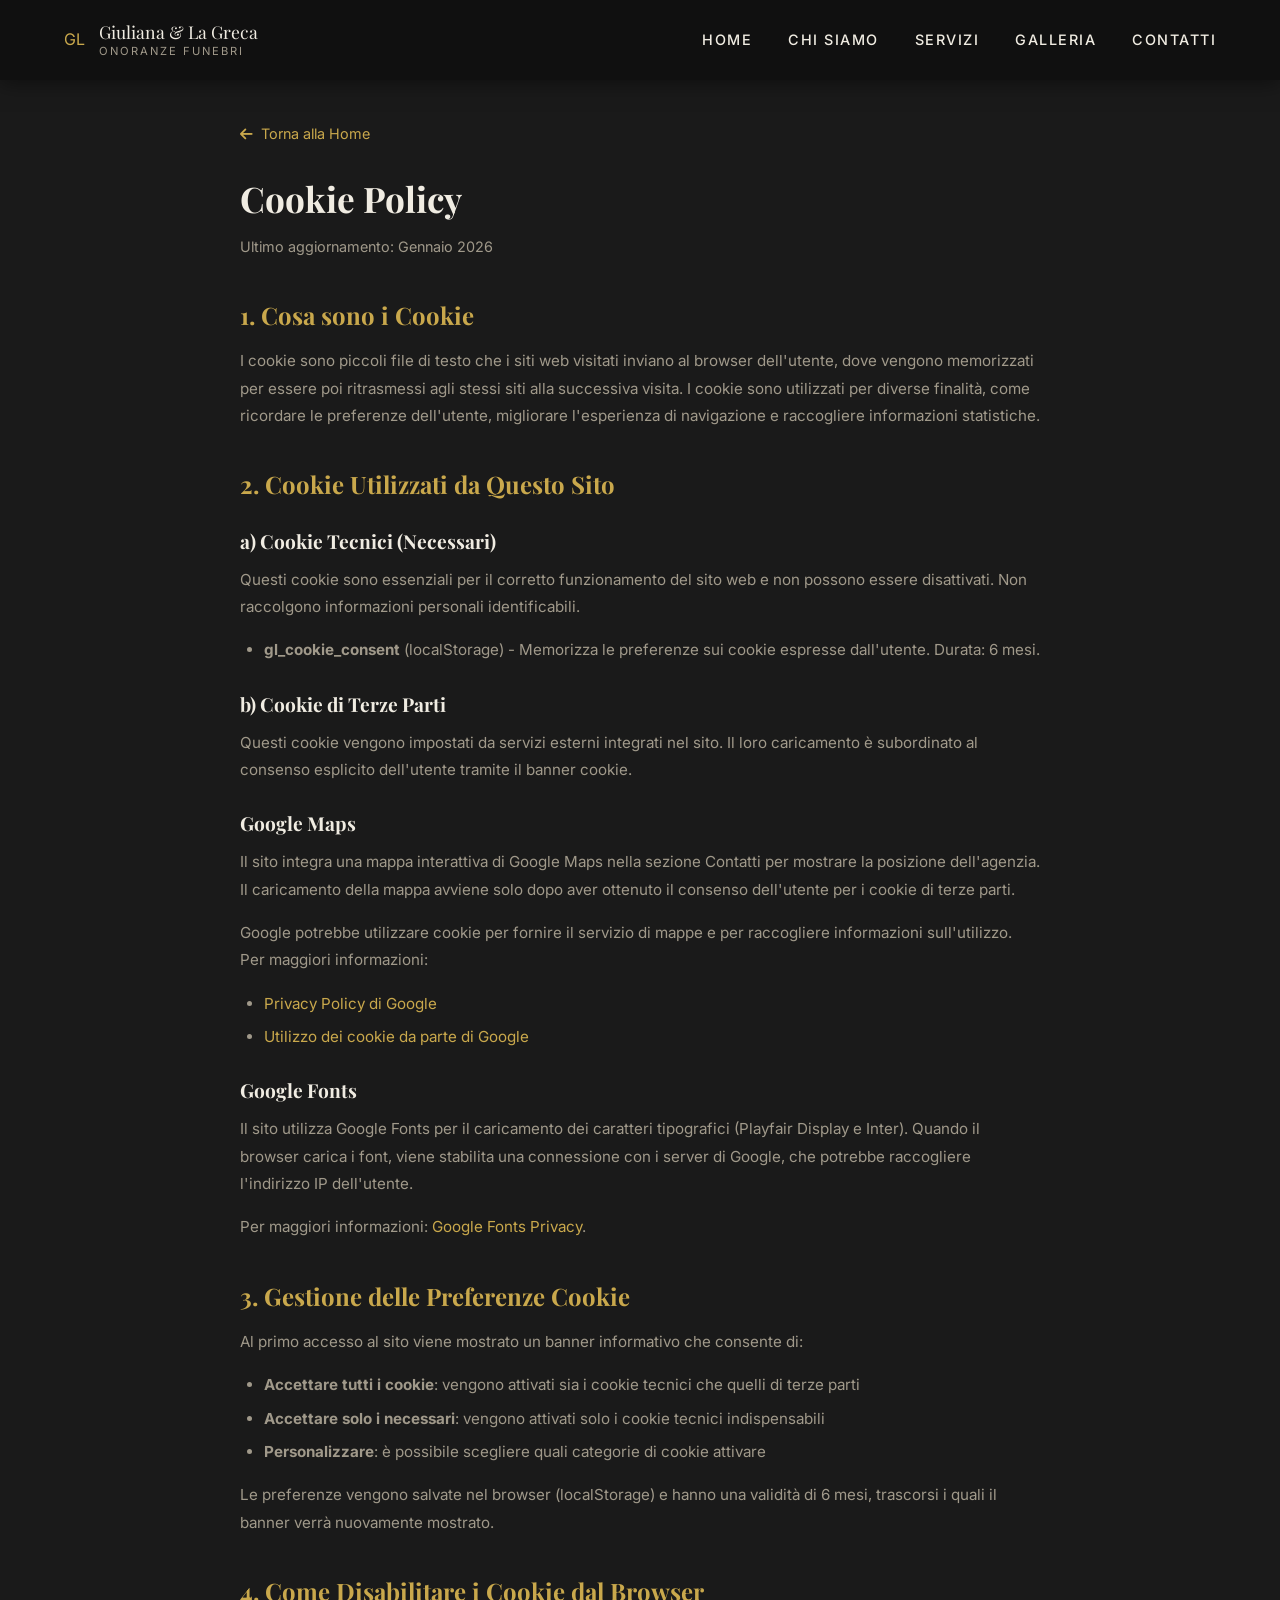
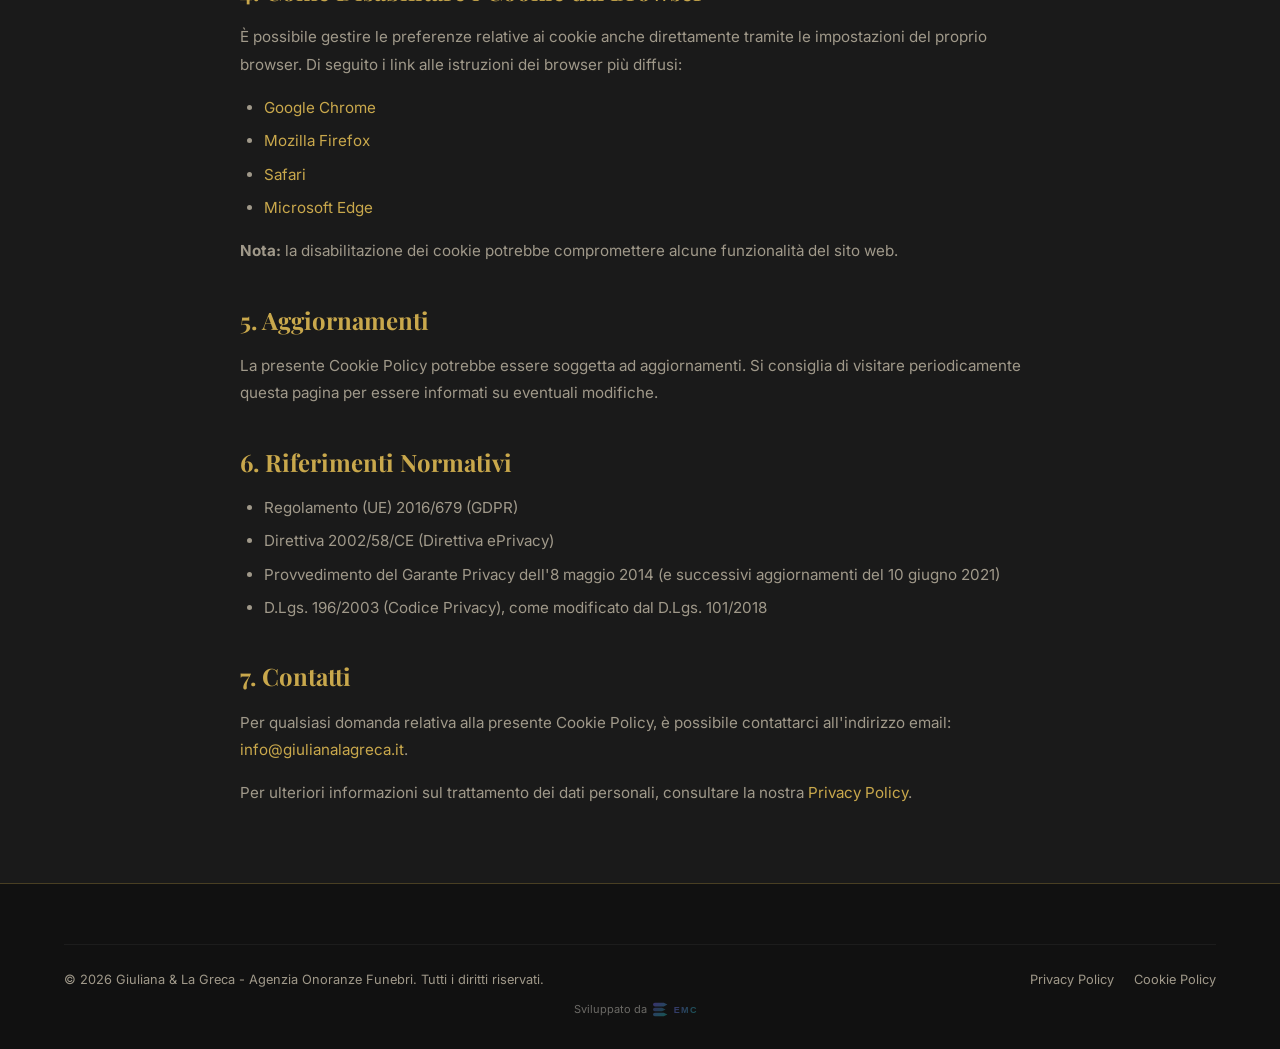
==== cookie-policy.html @ ece4aee7 "Footer: anno 2026 e logo EMC sviluppatore Co-Authored-By: Claude Opus 4.6 <noreply@anthropic.com>" ====
<!DOCTYPE html>
<html lang="it">
<head>
    <meta charset="UTF-8">
    <meta name="viewport" content="width=device-width, initial-scale=1.0">
    <meta name="description" content="Cookie Policy - Giuliana & La Greca Agenzia Onoranze Funebri">
    <meta name="robots" content="noindex, nofollow">
    <title>Cookie Policy - Giuliana & La Greca</title>

    <link rel="preconnect" href="https://fonts.googleapis.com">
    <link rel="preconnect" href="https://fonts.gstatic.com" crossorigin>
    <link href="https://fonts.googleapis.com/css2?family=Inter:wght@300;400;500;600;700&family=Playfair+Display:wght@400;500;600;700&display=swap" rel="stylesheet">
    <link rel="stylesheet" href="https://cdnjs.cloudflare.com/ajax/libs/font-awesome/6.5.1/css/all.min.css" integrity="sha512-DTOQO9RWCH3ppGqcWaEA1BIZOC6xxalwEsw9c2QQeAIftl+Vegovlnee1c9QX4TctnWMn13TZye+giMm8e2LwA==" crossorigin="anonymous" referrerpolicy="no-referrer">
    <link rel="stylesheet" href="css/style.css">
</head>
<body>

    <!-- Header -->
    <header class="header scrolled">
        <div class="container">
            <nav class="nav">
                <a href="index.html" class="nav-logo">
                    <div class="nav-logo-icon">GL</div>
                    <div class="nav-logo-text">
                        Giuliana & La Greca
                        <span>Onoranze Funebri</span>
                    </div>
                </a>
                <ul class="nav-links">
                    <li><a href="index.html">Home</a></li>
                    <li><a href="index.html#chi-siamo">Chi Siamo</a></li>
                    <li><a href="index.html#servizi">Servizi</a></li>
                    <li><a href="index.html#galleria">Galleria</a></li>
                    <li><a href="index.html#contatti">Contatti</a></li>
                </ul>
                <button class="hamburger" id="hamburger" aria-label="Menu di navigazione" aria-expanded="false">
                    <span></span>
                    <span></span>
                    <span></span>
                </button>
            </nav>
        </div>
    </header>

    <!-- Cookie Policy -->
    <main class="legal-page">
        <div class="container">
            <div class="legal-content">
                <a href="index.html" class="legal-back"><i class="fas fa-arrow-left"></i> Torna alla Home</a>

                <h1>Cookie Policy</h1>
                <p class="legal-date">Ultimo aggiornamento: Gennaio 2026</p>

                <h2>1. Cosa sono i Cookie</h2>
                <p>
                    I cookie sono piccoli file di testo che i siti web visitati inviano al browser dell'utente,
                    dove vengono memorizzati per essere poi ritrasmessi agli stessi siti alla successiva visita.
                    I cookie sono utilizzati per diverse finalità, come ricordare le preferenze dell'utente,
                    migliorare l'esperienza di navigazione e raccogliere informazioni statistiche.
                </p>

                <h2>2. Cookie Utilizzati da Questo Sito</h2>

                <h3>a) Cookie Tecnici (Necessari)</h3>
                <p>
                    Questi cookie sono essenziali per il corretto funzionamento del sito web e non possono essere
                    disattivati. Non raccolgono informazioni personali identificabili.
                </p>
                <ul>
                    <li>
                        <strong>gl_cookie_consent</strong> (localStorage) - Memorizza le preferenze sui cookie
                        espresse dall'utente. Durata: 6 mesi.
                    </li>
                </ul>

                <h3>b) Cookie di Terze Parti</h3>
                <p>
                    Questi cookie vengono impostati da servizi esterni integrati nel sito. Il loro caricamento
                    è subordinato al consenso esplicito dell'utente tramite il banner cookie.
                </p>

                <h3>Google Maps</h3>
                <p>
                    Il sito integra una mappa interattiva di Google Maps nella sezione Contatti per mostrare
                    la posizione dell'agenzia. Il caricamento della mappa avviene solo dopo aver ottenuto
                    il consenso dell'utente per i cookie di terze parti.
                </p>
                <p>
                    Google potrebbe utilizzare cookie per fornire il servizio di mappe e per raccogliere
                    informazioni sull'utilizzo. Per maggiori informazioni:
                </p>
                <ul>
                    <li><a href="https://policies.google.com/privacy" target="_blank" rel="noopener noreferrer">Privacy Policy di Google</a></li>
                    <li><a href="https://policies.google.com/technologies/cookies" target="_blank" rel="noopener noreferrer">Utilizzo dei cookie da parte di Google</a></li>
                </ul>

                <h3>Google Fonts</h3>
                <p>
                    Il sito utilizza Google Fonts per il caricamento dei caratteri tipografici (Playfair Display e Inter).
                    Quando il browser carica i font, viene stabilita una connessione con i server di Google,
                    che potrebbe raccogliere l'indirizzo IP dell'utente.
                </p>
                <p>
                    Per maggiori informazioni: <a href="https://developers.google.com/fonts/faq/privacy" target="_blank" rel="noopener noreferrer">Google Fonts Privacy</a>.
                </p>

                <h2>3. Gestione delle Preferenze Cookie</h2>
                <p>
                    Al primo accesso al sito viene mostrato un banner informativo che consente di:
                </p>
                <ul>
                    <li><strong>Accettare tutti i cookie</strong>: vengono attivati sia i cookie tecnici che quelli di terze parti</li>
                    <li><strong>Accettare solo i necessari</strong>: vengono attivati solo i cookie tecnici indispensabili</li>
                    <li><strong>Personalizzare</strong>: è possibile scegliere quali categorie di cookie attivare</li>
                </ul>
                <p>
                    Le preferenze vengono salvate nel browser (localStorage) e hanno una validità di 6 mesi,
                    trascorsi i quali il banner verrà nuovamente mostrato.
                </p>

                <h2>4. Come Disabilitare i Cookie dal Browser</h2>
                <p>
                    È possibile gestire le preferenze relative ai cookie anche direttamente tramite le
                    impostazioni del proprio browser. Di seguito i link alle istruzioni dei browser più diffusi:
                </p>
                <ul>
                    <li><a href="https://support.google.com/chrome/answer/95647" target="_blank" rel="noopener noreferrer">Google Chrome</a></li>
                    <li><a href="https://support.mozilla.org/it/kb/protezione-antitracciamento-avanzata-firefox-desktop" target="_blank" rel="noopener noreferrer">Mozilla Firefox</a></li>
                    <li><a href="https://support.apple.com/it-it/guide/safari/sfri11471/mac" target="_blank" rel="noopener noreferrer">Safari</a></li>
                    <li><a href="https://support.microsoft.com/it-it/windows/eliminare-e-gestire-i-cookie-168dab11-0753-043d-7c16-ede5947fc64d" target="_blank" rel="noopener noreferrer">Microsoft Edge</a></li>
                </ul>
                <p>
                    <strong>Nota:</strong> la disabilitazione dei cookie potrebbe compromettere alcune funzionalità del sito web.
                </p>

                <h2>5. Aggiornamenti</h2>
                <p>
                    La presente Cookie Policy potrebbe essere soggetta ad aggiornamenti. Si consiglia di visitare
                    periodicamente questa pagina per essere informati su eventuali modifiche.
                </p>

                <h2>6. Riferimenti Normativi</h2>
                <ul>
                    <li>Regolamento (UE) 2016/679 (GDPR)</li>
                    <li>Direttiva 2002/58/CE (Direttiva ePrivacy)</li>
                    <li>Provvedimento del Garante Privacy dell'8 maggio 2014 (e successivi aggiornamenti del 10 giugno 2021)</li>
                    <li>D.Lgs. 196/2003 (Codice Privacy), come modificato dal D.Lgs. 101/2018</li>
                </ul>

                <h2>7. Contatti</h2>
                <p>
                    Per qualsiasi domanda relativa alla presente Cookie Policy, è possibile contattarci all'indirizzo
                    email: <a href="mailto:info@giulianalagreca.it">info@giulianalagreca.it</a>.
                </p>
                <p>
                    Per ulteriori informazioni sul trattamento dei dati personali, consultare la nostra
                    <a href="privacy.html">Privacy Policy</a>.
                </p>
            </div>
        </div>
    </main>

    <!-- Footer -->
    <footer class="footer">
        <div class="container">
            <div class="footer-bottom">
                <p>&copy; 2026 Giuliana & La Greca - Agenzia Onoranze Funebri. Tutti i diritti riservati.</p>
                <div class="footer-bottom-links">
                    <a href="privacy.html">Privacy Policy</a>
                    <a href="cookie-policy.html">Cookie Policy</a>
                </div>
            </div>
            <a href="https://www.enricomariacaruso.it" target="_blank" rel="noopener" title="Sviluppato da Enrico Maria Caruso" style="margin-top:10px;display:flex;align-items:center;justify-content:center;gap:6px;opacity:0.4;font-size:11px;text-decoration:none;color:inherit;"><span>Sviluppato da</span> <svg xmlns="http://www.w3.org/2000/svg" viewBox="0 0 120 40" height="18"><defs><linearGradient id="emcG" x1="0" y1="0" x2="120" y2="40" gradientUnits="userSpaceOnUse"><stop offset="0%" stop-color="#7c5cfc"/><stop offset="45%" stop-color="#667eea"/><stop offset="100%" stop-color="#06d6a0"/></linearGradient><linearGradient id="emcIG" x1="0" y1="0" x2="40" y2="40" gradientUnits="userSpaceOnUse"><stop offset="0%" stop-color="#7c5cfc"/><stop offset="100%" stop-color="#06d6a0"/></linearGradient></defs><path d="M4,4 H24 L32,8 L24,12 H4 A4,4 0 0,1 4,4Z" fill="url(#emcIG)"/><path d="M4,15 H20 L28,19 L20,23 H4 A4,4 0 0,1 4,15Z" fill="url(#emcIG)" opacity="0.85"/><path d="M4,26 H24 L32,30 L24,34 H4 A4,4 0 0,1 4,26Z" fill="url(#emcIG)"/><text x="46" y="27" font-family="'Space Grotesk','Segoe UI','Helvetica Neue',Arial,sans-serif" font-size="20" font-weight="700" fill="url(#emcG)" letter-spacing="3">EMC</text></svg></a>
        </div>
    </footer>

    <script>
        // Mobile menu per le pagine legali
        var hamburger = document.getElementById('hamburger');
        var navLinks = document.querySelector('.nav-links');
        if (hamburger && navLinks) {
            hamburger.addEventListener('click', function () {
                var isOpen = navLinks.classList.toggle('open');
                hamburger.classList.toggle('active');
                hamburger.setAttribute('aria-expanded', isOpen);
                document.body.style.overflow = isOpen ? 'hidden' : '';
            });
            navLinks.querySelectorAll('a').forEach(function (link) {
                link.addEventListener('click', function () {
                    navLinks.classList.remove('open');
                    hamburger.classList.remove('active');
                    hamburger.setAttribute('aria-expanded', 'false');
                    document.body.style.overflow = '';
                });
            });
        }
    </script>

</body>
</html>
---- css/style.css ----
/* ============================================
   Giuliana & La Greca - Onoranze Funebri
   Tema Elegante Scuro con Accenti Dorati
   ============================================ */

/* --- CSS Variables --- */
:root {
    --bg-primary: #1a1a1a;
    --bg-secondary: #111111;
    --bg-tertiary: #1e1e1e;
    --accent-gold: #c9a84c;
    --accent-gold-light: #d4af37;
    --accent-gold-transparent: rgba(201, 168, 76, 0.3);
    --accent-gold-glow: rgba(201, 168, 76, 0.15);
    --text-primary: #f0ece2;
    --text-secondary: #a0998a;
    --text-dark: #1a1a1a;
    --font-heading: 'Playfair Display', Georgia, serif;
    --font-body: 'Inter', 'Lato', Arial, sans-serif;
    --transition: 0.3s ease;
    --transition-slow: 0.6s ease;
    --max-width: 1200px;
    --nav-height: 80px;
}

/* --- Reset & Base --- */
*,
*::before,
*::after {
    margin: 0;
    padding: 0;
    box-sizing: border-box;
}

html {
    scroll-behavior: smooth;
    font-size: 16px;
}

body {
    font-family: var(--font-body);
    background-color: var(--bg-primary);
    color: var(--text-primary);
    line-height: 1.7;
    overflow-x: hidden;
    -webkit-font-smoothing: antialiased;
    -moz-osx-font-smoothing: grayscale;
}

a {
    color: var(--accent-gold);
    text-decoration: none;
    transition: color var(--transition);
}

a:hover {
    color: var(--accent-gold-light);
}

img {
    max-width: 100%;
    height: auto;
    display: block;
}

ul {
    list-style: none;
}

h1, h2, h3, h4, h5, h6 {
    font-family: var(--font-heading);
    font-weight: 700;
    line-height: 1.3;
    color: var(--text-primary);
}

.container {
    width: 100%;
    max-width: var(--max-width);
    margin: 0 auto;
    padding: 0 24px;
}

/* --- Section Shared --- */
.section {
    padding: 100px 0;
}

.section-header {
    text-align: center;
    margin-bottom: 60px;
}

.section-header h2 {
    font-size: 2.5rem;
    margin-bottom: 16px;
    color: var(--text-primary);
}

.section-header .section-line {
    width: 60px;
    height: 3px;
    background: var(--accent-gold);
    margin: 0 auto 20px;
    border-radius: 2px;
}

.section-header p {
    font-size: 1.1rem;
    color: var(--text-secondary);
    max-width: 600px;
    margin: 0 auto;
}

/* --- Scroll Animations --- */
.fade-in {
    opacity: 0;
    transform: translateY(30px);
    transition: opacity 0.8s ease, transform 0.8s ease;
}

.fade-in.visible {
    opacity: 1;
    transform: translateY(0);
}

.fade-in-left {
    opacity: 0;
    transform: translateX(-40px);
    transition: opacity 0.8s ease, transform 0.8s ease;
}

.fade-in-left.visible {
    opacity: 1;
    transform: translateX(0);
}

.fade-in-right {
    opacity: 0;
    transform: translateX(40px);
    transition: opacity 0.8s ease, transform 0.8s ease;
}

.fade-in-right.visible {
    opacity: 1;
    transform: translateX(0);
}

/* --- Header / Navbar --- */
.header {
    position: fixed;
    top: 0;
    left: 0;
    width: 100%;
    z-index: 1000;
    transition: background-color var(--transition), box-shadow var(--transition);
    background-color: transparent;
}

.header.scrolled {
    background-color: rgba(17, 17, 17, 0.97);
    box-shadow: 0 2px 20px rgba(0, 0, 0, 0.5);
    backdrop-filter: blur(10px);
}

.nav {
    display: flex;
    align-items: center;
    justify-content: space-between;
    height: var(--nav-height);
}

.nav-logo {
    display: flex;
    align-items: center;
    gap: 14px;
    text-decoration: none;
}

.nav-logo-img {
    width: 48px;
    height: 48px;
    object-fit: contain;
    flex-shrink: 0;
    filter: brightness(1.1);
}

.nav-logo-text {
    font-family: var(--font-heading);
    font-size: 1.1rem;
    color: var(--text-primary);
    line-height: 1.3;
}

.nav-logo-text span {
    display: block;
    font-size: 0.7rem;
    color: var(--text-secondary);
    font-family: var(--font-body);
    text-transform: uppercase;
    letter-spacing: 2px;
}

.nav-links {
    display: flex;
    align-items: center;
    gap: 36px;
}

.nav-links a {
    color: var(--text-primary);
    font-size: 0.9rem;
    font-weight: 500;
    text-transform: uppercase;
    letter-spacing: 1.5px;
    position: relative;
    padding: 4px 0;
}

.nav-links a::after {
    content: '';
    position: absolute;
    bottom: -2px;
    left: 0;
    width: 0;
    height: 2px;
    background: var(--accent-gold);
    transition: width var(--transition);
}

.nav-links a:hover::after,
.nav-links a.active::after {
    width: 100%;
}

.nav-links a:hover,
.nav-links a.active {
    color: var(--accent-gold);
}

/* Hamburger Menu */
.hamburger {
    display: none;
    flex-direction: column;
    justify-content: center;
    gap: 5px;
    cursor: pointer;
    padding: 8px;
    background: none;
    border: none;
    z-index: 1001;
}

.hamburger span {
    display: block;
    width: 26px;
    height: 2px;
    background: var(--text-primary);
    transition: all var(--transition);
    border-radius: 2px;
}

.hamburger.active span:nth-child(1) {
    transform: rotate(45deg) translate(5px, 5px);
}

.hamburger.active span:nth-child(2) {
    opacity: 0;
}

.hamburger.active span:nth-child(3) {
    transform: rotate(-45deg) translate(5px, -5px);
}

/* --- Hero Section --- */
.hero {
    position: relative;
    min-height: 100vh;
    display: flex;
    align-items: center;
    justify-content: center;
    text-align: center;
    background: var(--bg-secondary);
    overflow: hidden;
}

.hero-banner {
    position: absolute;
    inset: 0;
    background-size: cover;
    background-position: center;
    background-repeat: no-repeat;
    opacity: 0.25;
    pointer-events: none;
}

.hero-overlay {
    position: absolute;
    inset: 0;
    background:
        radial-gradient(ellipse at 50% 30%, rgba(201, 168, 76, 0.1) 0%, transparent 60%),
        linear-gradient(180deg, rgba(17, 17, 17, 0.4) 0%, rgba(17, 17, 17, 0.8) 100%);
    pointer-events: none;
}

.hero-content {
    position: relative;
    z-index: 1;
    padding: 0 24px;
    max-width: 800px;
}

.hero-logo {
    width: 130px;
    height: 130px;
    object-fit: contain;
    margin: 0 auto 32px;
    filter: brightness(1.2) drop-shadow(0 0 20px rgba(201, 168, 76, 0.3));
}

.hero h1 {
    font-size: 3.5rem;
    margin-bottom: 12px;
    letter-spacing: 2px;
    color: var(--text-primary);
}

.hero-subtitle {
    font-size: 1.1rem;
    text-transform: uppercase;
    letter-spacing: 5px;
    color: var(--accent-gold);
    margin-bottom: 28px;
    font-weight: 400;
}

.hero-divider {
    width: 80px;
    height: 1px;
    background: var(--accent-gold);
    margin: 0 auto 28px;
}

.hero-phrase {
    font-size: 1.25rem;
    color: var(--text-secondary);
    font-style: italic;
    margin-bottom: 40px;
    font-family: var(--font-heading);
}

.hero-actions {
    display: flex;
    flex-direction: column;
    align-items: center;
    gap: 20px;
}

.btn {
    display: inline-flex;
    align-items: center;
    gap: 10px;
    padding: 14px 36px;
    font-size: 0.95rem;
    font-weight: 600;
    text-transform: uppercase;
    letter-spacing: 2px;
    border: none;
    border-radius: 4px;
    cursor: pointer;
    transition: all var(--transition);
    text-decoration: none;
    font-family: var(--font-body);
}

.btn-primary {
    background: var(--accent-gold);
    color: var(--text-dark);
}

.btn-primary:hover {
    background: var(--accent-gold-light);
    color: var(--text-dark);
    transform: translateY(-2px);
    box-shadow: 0 8px 25px rgba(201, 168, 76, 0.3);
}

.btn-outline {
    background: transparent;
    color: var(--accent-gold);
    border: 1px solid var(--accent-gold);
}

.btn-outline:hover {
    background: var(--accent-gold);
    color: var(--text-dark);
    transform: translateY(-2px);
}

.hero-badge {
    display: inline-flex;
    align-items: center;
    gap: 8px;
    padding: 10px 24px;
    border: 1px solid var(--accent-gold-transparent);
    border-radius: 50px;
    font-size: 0.85rem;
    color: var(--accent-gold);
    letter-spacing: 1px;
}

.hero-badge i {
    font-size: 0.9rem;
}

.hero-phones {
    display: flex;
    flex-wrap: wrap;
    justify-content: center;
    gap: 16px;
    margin-top: 8px;
}

.hero-phones a {
    color: var(--text-secondary);
    font-size: 0.95rem;
    display: inline-flex;
    align-items: center;
    gap: 6px;
    transition: color var(--transition);
}

.hero-phones a:hover {
    color: var(--accent-gold);
}

/* --- Chi Siamo --- */
.about {
    background: var(--bg-primary);
}

.about-content {
    max-width: 800px;
    margin: 0 auto;
    text-align: center;
}

.about-icon {
    font-size: 2.5rem;
    color: var(--accent-gold);
    margin-bottom: 24px;
}

.about-content p {
    font-size: 1.1rem;
    color: var(--text-secondary);
    margin-bottom: 20px;
    line-height: 1.9;
}

.about-content p:last-of-type {
    margin-bottom: 0;
}

.about-values {
    display: grid;
    grid-template-columns: repeat(3, 1fr);
    gap: 40px;
    margin-top: 50px;
    padding-top: 50px;
    border-top: 1px solid var(--accent-gold-transparent);
}

.about-value {
    text-align: center;
}

.about-value i {
    font-size: 1.8rem;
    color: var(--accent-gold);
    margin-bottom: 14px;
    display: block;
}

.about-value h4 {
    font-size: 1.1rem;
    margin-bottom: 8px;
    color: var(--text-primary);
}

.about-value p {
    font-size: 0.9rem;
    color: var(--text-secondary);
    margin-bottom: 0;
}

/* --- Servizi --- */
.services {
    background: var(--bg-secondary);
}

.services-grid {
    display: grid;
    grid-template-columns: repeat(3, 1fr);
    gap: 30px;
}

.service-card {
    background: var(--bg-tertiary);
    border: 1px solid rgba(255, 255, 255, 0.05);
    border-radius: 8px;
    padding: 40px 30px;
    text-align: center;
    transition: all var(--transition);
    position: relative;
    overflow: hidden;
}

.service-card::before {
    content: '';
    position: absolute;
    top: 0;
    left: 0;
    right: 0;
    height: 3px;
    background: var(--accent-gold);
    transform: scaleX(0);
    transition: transform var(--transition);
}

.service-card:hover {
    border-color: var(--accent-gold-transparent);
    transform: translateY(-5px);
    box-shadow: 0 10px 40px rgba(0, 0, 0, 0.3);
}

.service-card:hover::before {
    transform: scaleX(1);
}

.service-card-icon {
    width: 70px;
    height: 70px;
    margin: 0 auto 24px;
    border-radius: 50%;
    background: var(--accent-gold-glow);
    display: flex;
    align-items: center;
    justify-content: center;
    font-size: 1.6rem;
    color: var(--accent-gold);
    transition: all var(--transition);
}

.service-card:hover .service-card-icon {
    background: var(--accent-gold);
    color: var(--text-dark);
}

.service-card h3 {
    font-size: 1.2rem;
    margin-bottom: 14px;
    color: var(--text-primary);
}

.service-card p {
    font-size: 0.95rem;
    color: var(--text-secondary);
    line-height: 1.7;
}

/* --- Galleria --- */
.gallery {
    background: var(--bg-primary);
}

.gallery-grid {
    display: grid;
    grid-template-columns: repeat(3, 1fr);
    gap: 20px;
}

.gallery-item {
    border-radius: 8px;
    overflow: hidden;
    position: relative;
    aspect-ratio: 4 / 3;
    cursor: pointer;
}

.gallery-item img {
    width: 100%;
    height: 100%;
    object-fit: cover;
    transition: transform 0.5s ease, filter var(--transition);
    filter: brightness(0.85);
}

.gallery-item:hover img {
    transform: scale(1.05);
    filter: brightness(1);
}

.gallery-item::after {
    content: '';
    position: absolute;
    inset: 0;
    border: 1px solid transparent;
    border-radius: 8px;
    transition: border-color var(--transition);
}

.gallery-item:hover::after {
    border-color: var(--accent-gold-transparent);
}

.gallery-placeholder {
    grid-column: 1 / -1;
    display: flex;
    flex-direction: column;
    align-items: center;
    justify-content: center;
    padding: 80px 24px;
    background: var(--bg-tertiary);
    border: 1px dashed var(--accent-gold-transparent);
    border-radius: 8px;
    text-align: center;
    gap: 16px;
}

.gallery-placeholder i {
    font-size: 3rem;
    color: var(--accent-gold);
    opacity: 0.5;
}

.gallery-placeholder p {
    font-size: 1.05rem;
    color: var(--text-secondary);
}

/* Lightbox */
.lightbox-overlay {
    position: fixed;
    inset: 0;
    background: rgba(0, 0, 0, 0.92);
    z-index: 10000;
    display: none;
    align-items: center;
    justify-content: center;
    padding: 24px;
}

.lightbox-overlay.show {
    display: flex;
}

.lightbox-overlay img {
    max-width: 90vw;
    max-height: 85vh;
    object-fit: contain;
    border-radius: 4px;
}

.lightbox-close {
    position: absolute;
    top: 20px;
    right: 28px;
    background: none;
    border: none;
    color: var(--text-primary);
    font-size: 2rem;
    cursor: pointer;
    opacity: 0.7;
    transition: opacity var(--transition);
}

.lightbox-close:hover {
    opacity: 1;
}

/* --- Perche Sceglierci --- */
.why-us {
    background: var(--bg-primary);
}

.why-us-grid {
    display: grid;
    grid-template-columns: repeat(3, 1fr);
    gap: 40px;
}

.why-us-item {
    text-align: center;
    padding: 40px 30px;
}

.why-us-item-icon {
    width: 80px;
    height: 80px;
    margin: 0 auto 24px;
    border: 2px solid var(--accent-gold-transparent);
    border-radius: 50%;
    display: flex;
    align-items: center;
    justify-content: center;
    font-size: 1.8rem;
    color: var(--accent-gold);
    transition: all var(--transition);
}

.why-us-item:hover .why-us-item-icon {
    border-color: var(--accent-gold);
    background: var(--accent-gold-glow);
}

.why-us-item h3 {
    font-size: 1.3rem;
    margin-bottom: 14px;
    color: var(--text-primary);
}

.why-us-item p {
    font-size: 0.95rem;
    color: var(--text-secondary);
    line-height: 1.8;
}

/* --- Contatti --- */
.contact {
    background: var(--bg-secondary);
}

.contact-wrapper {
    display: grid;
    grid-template-columns: 1fr 1fr;
    gap: 60px;
}

.contact-info h3 {
    font-size: 1.5rem;
    margin-bottom: 30px;
    color: var(--text-primary);
}

.contact-info-item {
    display: flex;
    align-items: flex-start;
    gap: 16px;
    margin-bottom: 28px;
}

.contact-info-item i {
    width: 44px;
    height: 44px;
    border: 1px solid var(--accent-gold-transparent);
    border-radius: 50%;
    display: flex;
    align-items: center;
    justify-content: center;
    color: var(--accent-gold);
    font-size: 1rem;
    flex-shrink: 0;
    margin-top: 2px;
}

.contact-info-item-content h4 {
    font-size: 1rem;
    font-family: var(--font-body);
    font-weight: 600;
    color: var(--text-primary);
    margin-bottom: 4px;
}

.contact-info-item-content p,
.contact-info-item-content a {
    font-size: 0.95rem;
    color: var(--text-secondary);
    line-height: 1.7;
}

.contact-info-item-content a:hover {
    color: var(--accent-gold);
}

.contact-phones {
    display: flex;
    flex-direction: column;
    gap: 4px;
}

/* Contact Form */
.contact-form h3 {
    font-size: 1.5rem;
    margin-bottom: 30px;
    color: var(--text-primary);
}

.form-group {
    margin-bottom: 20px;
}

.form-group label {
    display: block;
    font-size: 0.85rem;
    font-weight: 500;
    color: var(--text-secondary);
    margin-bottom: 8px;
    text-transform: uppercase;
    letter-spacing: 1px;
}

.form-group input,
.form-group textarea {
    width: 100%;
    padding: 14px 18px;
    background: var(--bg-tertiary);
    border: 1px solid rgba(255, 255, 255, 0.08);
    border-radius: 4px;
    color: var(--text-primary);
    font-family: var(--font-body);
    font-size: 0.95rem;
    transition: border-color var(--transition);
    outline: none;
}

.form-group input:focus,
.form-group textarea:focus {
    border-color: var(--accent-gold);
}

.form-group input::placeholder,
.form-group textarea::placeholder {
    color: var(--text-secondary);
    opacity: 0.5;
}

.form-group textarea {
    resize: vertical;
    min-height: 130px;
}

.form-group.error input,
.form-group.error textarea {
    border-color: #c94c4c;
}

.form-group .error-message {
    color: #c94c4c;
    font-size: 0.8rem;
    margin-top: 6px;
    display: none;
}

.form-group.error .error-message {
    display: block;
}

.form-checkbox {
    display: flex;
    align-items: flex-start;
    gap: 12px;
    margin-bottom: 24px;
}

.form-checkbox input[type="checkbox"] {
    width: 18px;
    height: 18px;
    margin-top: 3px;
    accent-color: var(--accent-gold);
    flex-shrink: 0;
    cursor: pointer;
}

.form-checkbox label {
    font-size: 0.85rem;
    color: var(--text-secondary);
    line-height: 1.6;
    cursor: pointer;
}

.form-checkbox label a {
    color: var(--accent-gold);
    text-decoration: underline;
}

.form-checkbox.error label {
    color: #c94c4c;
}

.btn-submit {
    width: 100%;
}

.form-success {
    display: none;
    text-align: center;
    padding: 30px;
    background: var(--accent-gold-glow);
    border: 1px solid var(--accent-gold-transparent);
    border-radius: 8px;
}

.form-success i {
    font-size: 2.5rem;
    color: var(--accent-gold);
    margin-bottom: 16px;
}

.form-success h4 {
    font-size: 1.2rem;
    margin-bottom: 8px;
}

.form-success p {
    color: var(--text-secondary);
    font-size: 0.95rem;
}

/* Google Maps */
.contact-map {
    margin-top: 60px;
}

.contact-map h3 {
    font-size: 1.5rem;
    margin-bottom: 24px;
    text-align: center;
    color: var(--text-primary);
}

.map-container {
    width: 100%;
    height: 400px;
    border-radius: 8px;
    overflow: hidden;
    border: 1px solid rgba(255, 255, 255, 0.08);
}

.map-container iframe {
    width: 100%;
    height: 100%;
    border: none;
    filter: grayscale(0.3) brightness(0.85);
}

.map-placeholder {
    width: 100%;
    height: 100%;
    display: flex;
    flex-direction: column;
    align-items: center;
    justify-content: center;
    background: var(--bg-tertiary);
    color: var(--text-secondary);
    gap: 12px;
}

.map-placeholder i {
    font-size: 2rem;
    color: var(--accent-gold);
}

.map-placeholder p {
    font-size: 0.9rem;
}

.map-placeholder a {
    color: var(--accent-gold);
    text-decoration: underline;
}

/* --- Footer --- */
.footer {
    background: var(--bg-secondary);
    border-top: 1px solid var(--accent-gold-transparent);
    padding: 60px 0 30px;
}

.footer-content {
    display: grid;
    grid-template-columns: 2fr 1fr 1fr;
    gap: 40px;
    margin-bottom: 40px;
}

.footer-brand .nav-logo {
    margin-bottom: 16px;
}

.footer-brand p {
    color: var(--text-secondary);
    font-size: 0.9rem;
    line-height: 1.7;
    max-width: 350px;
}

.footer h4 {
    font-size: 1rem;
    font-family: var(--font-body);
    font-weight: 600;
    color: var(--text-primary);
    margin-bottom: 20px;
    text-transform: uppercase;
    letter-spacing: 1px;
}

.footer-links a {
    display: block;
    color: var(--text-secondary);
    font-size: 0.9rem;
    padding: 4px 0;
    transition: color var(--transition);
}

.footer-links a:hover {
    color: var(--accent-gold);
}

.footer-social {
    display: flex;
    gap: 12px;
    margin-top: 16px;
}

.footer-social a {
    width: 40px;
    height: 40px;
    border: 1px solid var(--accent-gold-transparent);
    border-radius: 50%;
    display: flex;
    align-items: center;
    justify-content: center;
    color: var(--text-secondary);
    font-size: 1rem;
    transition: all var(--transition);
}

.footer-social a:hover {
    background: var(--accent-gold);
    color: var(--text-dark);
    border-color: var(--accent-gold);
}

.footer-bottom {
    border-top: 1px solid rgba(255, 255, 255, 0.05);
    padding-top: 24px;
    display: flex;
    align-items: center;
    justify-content: space-between;
    flex-wrap: wrap;
    gap: 12px;
}

.footer-bottom p {
    font-size: 0.8rem;
    color: var(--text-secondary);
}

.footer-bottom-links {
    display: flex;
    gap: 20px;
}

.footer-bottom-links a {
    font-size: 0.8rem;
    color: var(--text-secondary);
}

.footer-bottom-links a:hover {
    color: var(--accent-gold);
}

/* --- Cookie Banner --- */
.cookie-banner {
    position: fixed;
    bottom: 0;
    left: 0;
    right: 0;
    background: var(--bg-tertiary);
    border-top: 1px solid var(--accent-gold-transparent);
    padding: 20px 24px;
    z-index: 9999;
    transform: translateY(100%);
    transition: transform 0.5s ease;
    box-shadow: 0 -5px 30px rgba(0, 0, 0, 0.4);
}

.cookie-banner.show {
    transform: translateY(0);
}

.cookie-banner-content {
    max-width: var(--max-width);
    margin: 0 auto;
    display: flex;
    align-items: center;
    justify-content: space-between;
    gap: 24px;
}

.cookie-banner-text {
    flex: 1;
}

.cookie-banner-text p {
    font-size: 0.9rem;
    color: var(--text-secondary);
    line-height: 1.6;
}

.cookie-banner-text a {
    color: var(--accent-gold);
    text-decoration: underline;
}

.cookie-banner-actions {
    display: flex;
    gap: 12px;
    flex-shrink: 0;
}

.cookie-btn {
    padding: 10px 20px;
    font-size: 0.85rem;
    font-weight: 600;
    border: none;
    border-radius: 4px;
    cursor: pointer;
    transition: all var(--transition);
    font-family: var(--font-body);
    white-space: nowrap;
}

.cookie-btn-accept {
    background: var(--accent-gold);
    color: var(--text-dark);
}

.cookie-btn-accept:hover {
    background: var(--accent-gold-light);
}

.cookie-btn-necessary {
    background: transparent;
    color: var(--text-secondary);
    border: 1px solid rgba(255, 255, 255, 0.15);
}

.cookie-btn-necessary:hover {
    border-color: var(--text-secondary);
    color: var(--text-primary);
}

.cookie-btn-settings {
    background: transparent;
    color: var(--accent-gold);
    border: 1px solid var(--accent-gold-transparent);
}

.cookie-btn-settings:hover {
    background: var(--accent-gold-glow);
}

/* Cookie Modal */
.cookie-modal-overlay {
    position: fixed;
    inset: 0;
    background: rgba(0, 0, 0, 0.7);
    z-index: 10000;
    display: none;
    align-items: center;
    justify-content: center;
    padding: 24px;
}

.cookie-modal-overlay.show {
    display: flex;
}

.cookie-modal {
    background: var(--bg-tertiary);
    border: 1px solid var(--accent-gold-transparent);
    border-radius: 12px;
    max-width: 500px;
    width: 100%;
    max-height: 80vh;
    overflow-y: auto;
    padding: 32px;
}

.cookie-modal h3 {
    font-size: 1.3rem;
    margin-bottom: 8px;
    color: var(--text-primary);
}

.cookie-modal > p {
    font-size: 0.9rem;
    color: var(--text-secondary);
    margin-bottom: 28px;
    line-height: 1.6;
}

.cookie-category {
    border: 1px solid rgba(255, 255, 255, 0.08);
    border-radius: 8px;
    padding: 20px;
    margin-bottom: 16px;
}

.cookie-category-header {
    display: flex;
    align-items: center;
    justify-content: space-between;
    margin-bottom: 8px;
}

.cookie-category-header h4 {
    font-size: 0.95rem;
    font-family: var(--font-body);
    font-weight: 600;
    color: var(--text-primary);
}

.cookie-category p {
    font-size: 0.85rem;
    color: var(--text-secondary);
    line-height: 1.5;
}

/* Toggle Switch */
.toggle-switch {
    position: relative;
    width: 44px;
    height: 24px;
    flex-shrink: 0;
}

.toggle-switch input {
    opacity: 0;
    width: 0;
    height: 0;
}

.toggle-slider {
    position: absolute;
    inset: 0;
    background: rgba(255, 255, 255, 0.15);
    border-radius: 24px;
    cursor: pointer;
    transition: background var(--transition);
}

.toggle-slider::before {
    content: '';
    position: absolute;
    height: 18px;
    width: 18px;
    left: 3px;
    bottom: 3px;
    background: white;
    border-radius: 50%;
    transition: transform var(--transition);
}

.toggle-switch input:checked + .toggle-slider {
    background: var(--accent-gold);
}

.toggle-switch input:checked + .toggle-slider::before {
    transform: translateX(20px);
}

.toggle-switch input:disabled + .toggle-slider {
    opacity: 0.6;
    cursor: not-allowed;
}

.cookie-always-active {
    font-size: 0.8rem;
    color: var(--accent-gold);
    font-weight: 600;
    text-transform: uppercase;
    letter-spacing: 1px;
}

.cookie-modal-actions {
    display: flex;
    gap: 12px;
    margin-top: 24px;
}

.cookie-modal-actions .cookie-btn {
    flex: 1;
}

/* --- Legal Pages (Privacy & Cookie Policy) --- */
.legal-page {
    padding-top: calc(var(--nav-height) + 40px);
    padding-bottom: 60px;
    min-height: 100vh;
    background: var(--bg-primary);
}

.legal-content {
    max-width: 800px;
    margin: 0 auto;
}

.legal-content h1 {
    font-size: 2.2rem;
    margin-bottom: 12px;
}

.legal-content .legal-date {
    color: var(--text-secondary);
    font-size: 0.9rem;
    margin-bottom: 40px;
}

.legal-content h2 {
    font-size: 1.5rem;
    margin-top: 40px;
    margin-bottom: 16px;
    color: var(--accent-gold);
}

.legal-content h3 {
    font-size: 1.2rem;
    margin-top: 28px;
    margin-bottom: 12px;
}

.legal-content p {
    color: var(--text-secondary);
    font-size: 0.95rem;
    line-height: 1.8;
    margin-bottom: 16px;
}

.legal-content ul {
    list-style: disc;
    padding-left: 24px;
    margin-bottom: 16px;
}

.legal-content ul li {
    color: var(--text-secondary);
    font-size: 0.95rem;
    line-height: 1.8;
    margin-bottom: 6px;
}

.legal-content a {
    color: var(--accent-gold);
}

.legal-back {
    display: inline-flex;
    align-items: center;
    gap: 8px;
    color: var(--accent-gold);
    font-size: 0.9rem;
    margin-bottom: 30px;
    transition: gap var(--transition);
}

.legal-back:hover {
    gap: 12px;
}

/* --- Responsive Design --- */

/* Tablet */
@media (max-width: 1024px) {
    .section {
        padding: 80px 0;
    }

    .section-header h2 {
        font-size: 2.1rem;
    }

    .services-grid {
        grid-template-columns: repeat(2, 1fr);
    }

    .gallery-grid {
        grid-template-columns: repeat(2, 1fr);
    }

    .why-us-grid {
        grid-template-columns: repeat(2, 1fr);
    }

    .why-us-grid .why-us-item:last-child {
        grid-column: 1 / -1;
        max-width: 400px;
        margin: 0 auto;
    }

    .contact-wrapper {
        grid-template-columns: 1fr;
        gap: 40px;
    }

    .footer-content {
        grid-template-columns: 1fr 1fr;
    }

    .footer-brand {
        grid-column: 1 / -1;
    }
}

/* Mobile */
@media (max-width: 768px) {
    :root {
        --nav-height: 68px;
    }

    .nav-links {
        position: fixed;
        top: 0;
        right: -100%;
        width: 280px;
        height: 100vh;
        background: var(--bg-secondary);
        flex-direction: column;
        justify-content: center;
        padding: 40px;
        gap: 28px;
        transition: right var(--transition);
        box-shadow: -5px 0 30px rgba(0, 0, 0, 0.5);
    }

    .nav-links.open {
        right: 0;
    }

    .nav-links a {
        font-size: 1rem;
    }

    .hamburger {
        display: flex;
    }

    .hero h1 {
        font-size: 2.4rem;
    }

    .hero-subtitle {
        font-size: 0.9rem;
        letter-spacing: 3px;
    }

    .hero-phrase {
        font-size: 1.05rem;
    }

    .hero-phones {
        flex-direction: column;
        gap: 8px;
    }

    .section {
        padding: 60px 0;
    }

    .section-header {
        margin-bottom: 40px;
    }

    .section-header h2 {
        font-size: 1.8rem;
    }

    .about-values {
        grid-template-columns: 1fr;
        gap: 30px;
    }

    .services-grid {
        grid-template-columns: 1fr;
    }

    .gallery-grid {
        grid-template-columns: 1fr;
    }

    .why-us-grid {
        grid-template-columns: 1fr;
    }

    .why-us-grid .why-us-item:last-child {
        max-width: none;
    }

    .contact-wrapper {
        grid-template-columns: 1fr;
    }

    .footer-content {
        grid-template-columns: 1fr;
        gap: 30px;
    }

    .footer-bottom {
        flex-direction: column;
        text-align: center;
    }

    .cookie-banner-content {
        flex-direction: column;
        text-align: center;
    }

    .cookie-banner-actions {
        flex-direction: column;
        width: 100%;
    }

    .cookie-btn {
        width: 100%;
        text-align: center;
    }

    .cookie-modal {
        padding: 24px;
    }

    .cookie-modal-actions {
        flex-direction: column;
    }

    .legal-content h1 {
        font-size: 1.8rem;
    }

    .map-container {
        height: 300px;
    }
}

/* Small Mobile */
@media (max-width: 480px) {
    html {
        font-size: 15px;
    }

    .hero h1 {
        font-size: 2rem;
    }

    .hero-logo {
        width: 90px;
        height: 90px;
    }

    .hero-subtitle {
        letter-spacing: 2px;
        font-size: 0.8rem;
    }

    .container {
        padding: 0 16px;
    }

    .service-card {
        padding: 30px 20px;
    }

    .why-us-item {
        padding: 30px 16px;
    }
}
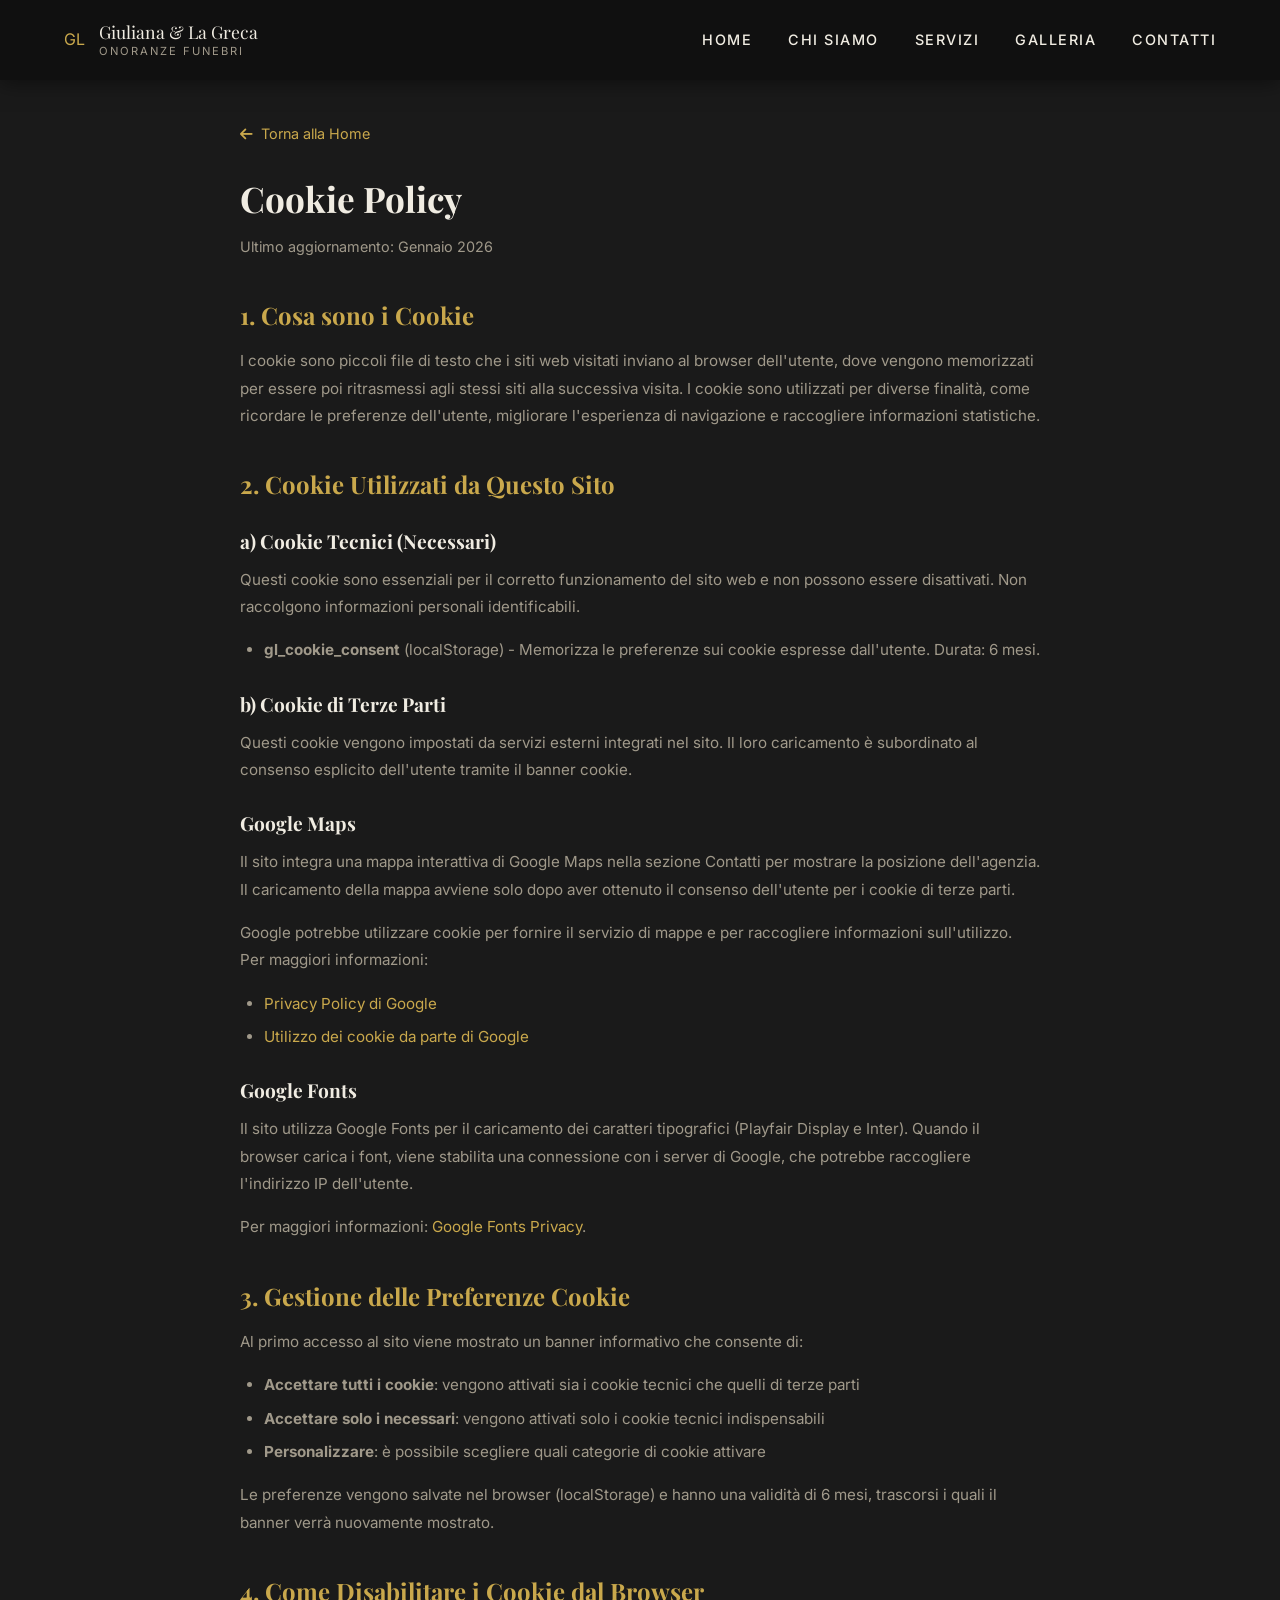
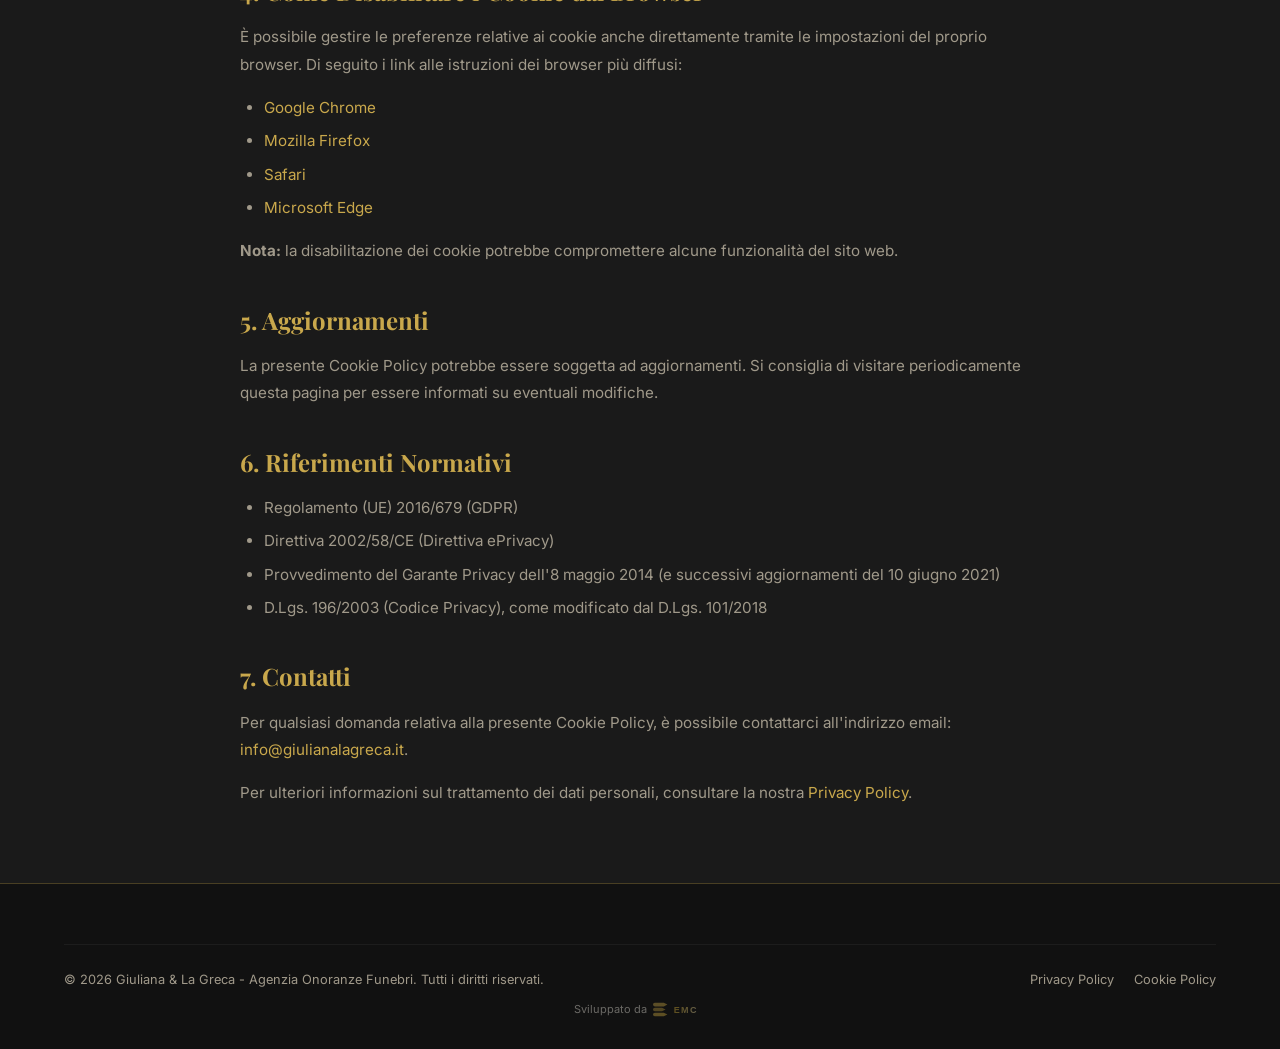
==== commit 92933340: "Footer: logo EMC in toni oro, link utili completi, tutti i telefoni - Logo EMC con gradiente oro (#c" ====
--- a/cookie-policy.html
+++ b/cookie-policy.html
@@ -170,7 +170,7 @@
                     <a href="cookie-policy.html">Cookie Policy</a>
                 </div>
             </div>
-            <a href="https://www.enricomariacaruso.it" target="_blank" rel="noopener" title="Sviluppato da Enrico Maria Caruso" style="margin-top:10px;display:flex;align-items:center;justify-content:center;gap:6px;opacity:0.4;font-size:11px;text-decoration:none;color:inherit;"><span>Sviluppato da</span> <svg xmlns="http://www.w3.org/2000/svg" viewBox="0 0 120 40" height="18"><defs><linearGradient id="emcG" x1="0" y1="0" x2="120" y2="40" gradientUnits="userSpaceOnUse"><stop offset="0%" stop-color="#7c5cfc"/><stop offset="45%" stop-color="#667eea"/><stop offset="100%" stop-color="#06d6a0"/></linearGradient><linearGradient id="emcIG" x1="0" y1="0" x2="40" y2="40" gradientUnits="userSpaceOnUse"><stop offset="0%" stop-color="#7c5cfc"/><stop offset="100%" stop-color="#06d6a0"/></linearGradient></defs><path d="M4,4 H24 L32,8 L24,12 H4 A4,4 0 0,1 4,4Z" fill="url(#emcIG)"/><path d="M4,15 H20 L28,19 L20,23 H4 A4,4 0 0,1 4,15Z" fill="url(#emcIG)" opacity="0.85"/><path d="M4,26 H24 L32,30 L24,34 H4 A4,4 0 0,1 4,26Z" fill="url(#emcIG)"/><text x="46" y="27" font-family="'Space Grotesk','Segoe UI','Helvetica Neue',Arial,sans-serif" font-size="20" font-weight="700" fill="url(#emcG)" letter-spacing="3">EMC</text></svg></a>
+            <a href="https://www.enricomariacaruso.it" target="_blank" rel="noopener" title="Sviluppato da Enrico Maria Caruso" style="margin-top:10px;display:flex;align-items:center;justify-content:center;gap:6px;opacity:0.4;font-size:11px;text-decoration:none;color:inherit;"><span>Sviluppato da</span> <svg xmlns="http://www.w3.org/2000/svg" viewBox="0 0 120 40" height="18"><defs><linearGradient id="emcG" x1="0" y1="0" x2="120" y2="40" gradientUnits="userSpaceOnUse"><stop offset="0%" stop-color="#c9a84c"/><stop offset="45%" stop-color="#d4af37"/><stop offset="100%" stop-color="#f0ece2"/></linearGradient><linearGradient id="emcIG" x1="0" y1="0" x2="40" y2="40" gradientUnits="userSpaceOnUse"><stop offset="0%" stop-color="#c9a84c"/><stop offset="100%" stop-color="#d4af37"/></linearGradient></defs><path d="M4,4 H24 L32,8 L24,12 H4 A4,4 0 0,1 4,4Z" fill="url(#emcIG)"/><path d="M4,15 H20 L28,19 L20,23 H4 A4,4 0 0,1 4,15Z" fill="url(#emcIG)" opacity="0.85"/><path d="M4,26 H24 L32,30 L24,34 H4 A4,4 0 0,1 4,26Z" fill="url(#emcIG)"/><text x="46" y="27" font-family="'Space Grotesk','Segoe UI','Helvetica Neue',Arial,sans-serif" font-size="20" font-weight="700" fill="url(#emcG)" letter-spacing="3">EMC</text></svg></a>
         </div>
     </footer>
 
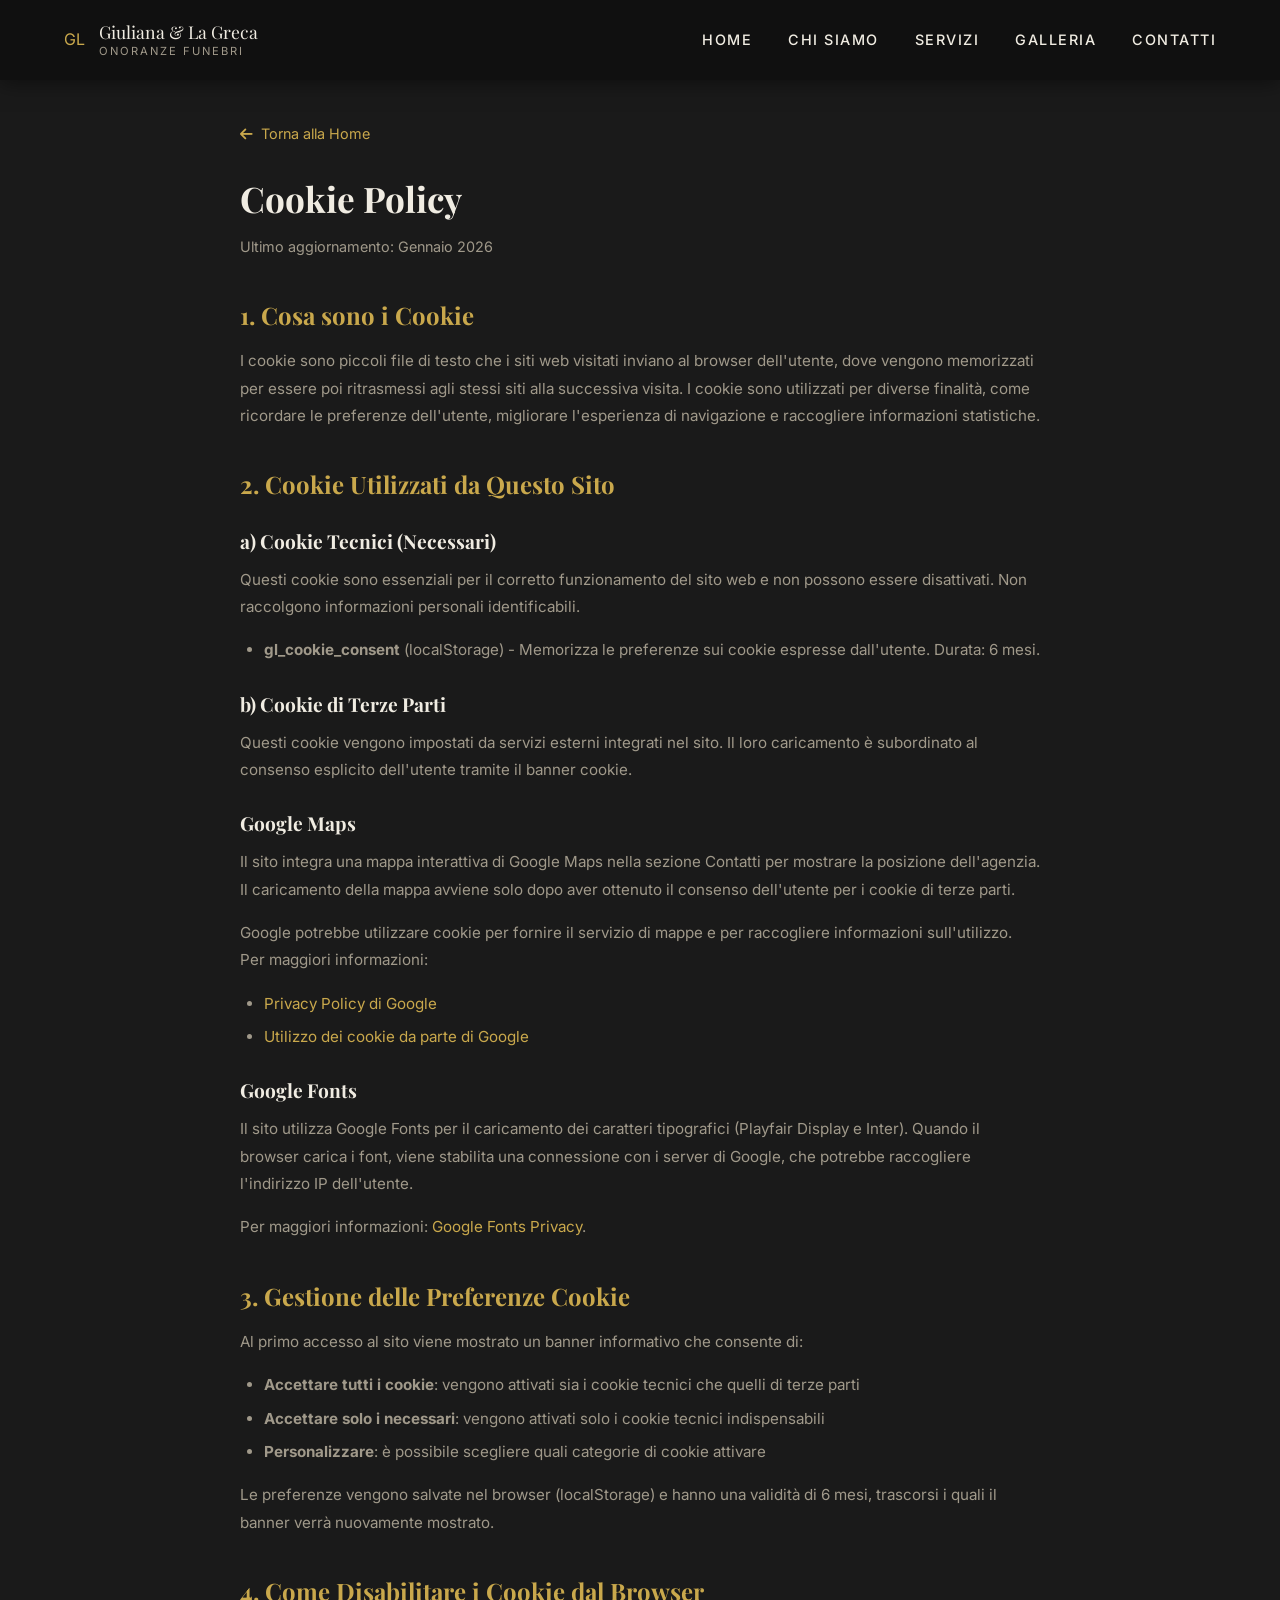
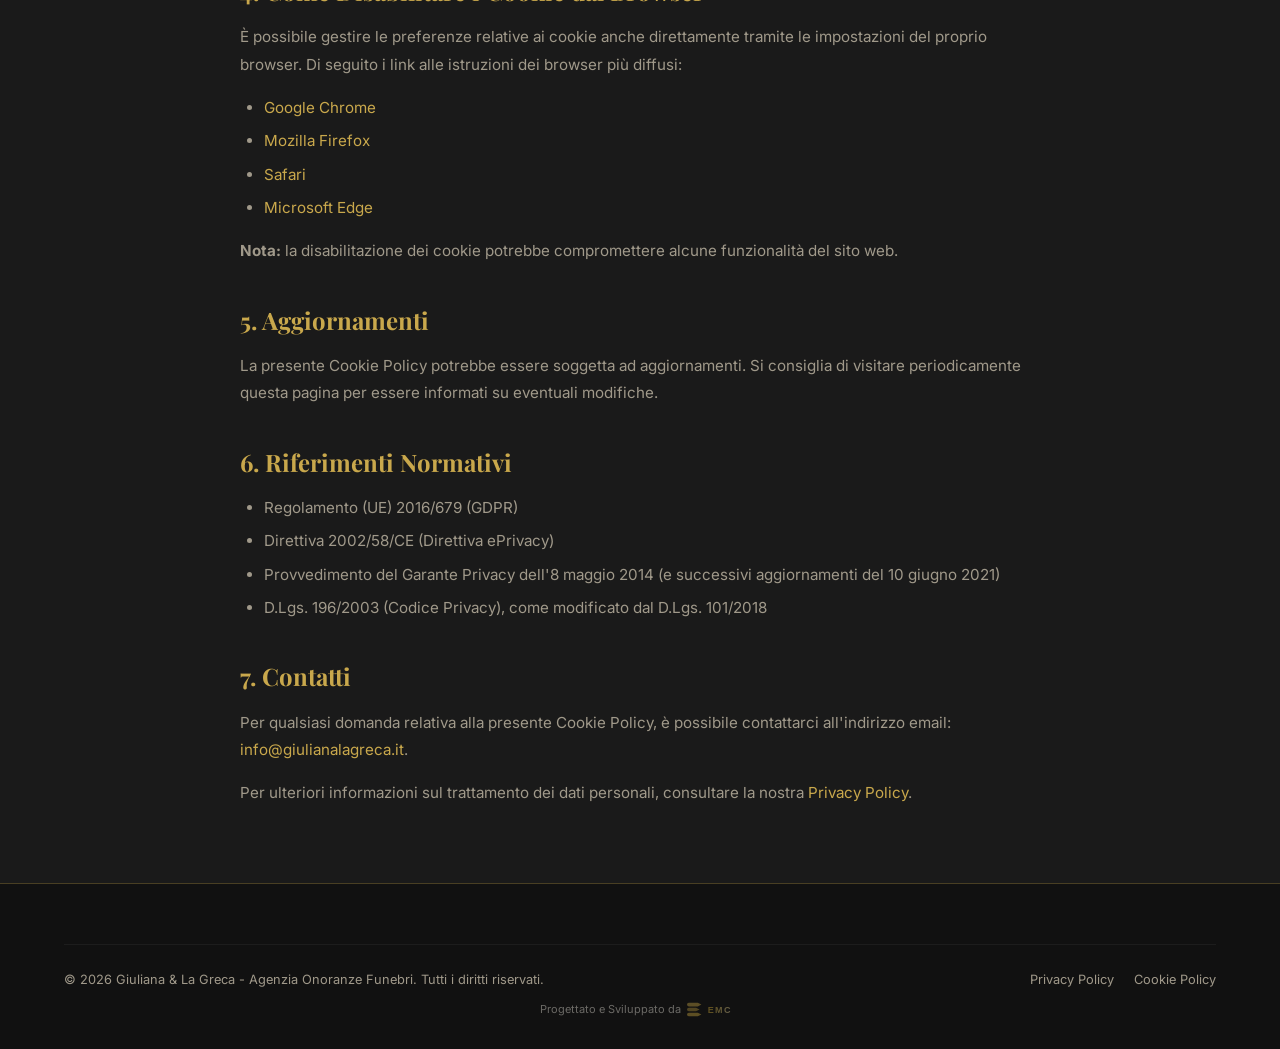
==== commit fc0fd9ff: "Footer: 'Progettato e Sviluppato da' EMC Co-Authored-By: Claude Opus 4.6 <noreply@anthropic.com>" ====
--- a/cookie-policy.html
+++ b/cookie-policy.html
@@ -170,7 +170,7 @@
                     <a href="cookie-policy.html">Cookie Policy</a>
                 </div>
             </div>
-            <a href="https://www.enricomariacaruso.it" target="_blank" rel="noopener" title="Sviluppato da Enrico Maria Caruso" style="margin-top:10px;display:flex;align-items:center;justify-content:center;gap:6px;opacity:0.4;font-size:11px;text-decoration:none;color:inherit;"><span>Sviluppato da</span> <svg xmlns="http://www.w3.org/2000/svg" viewBox="0 0 120 40" height="18"><defs><linearGradient id="emcG" x1="0" y1="0" x2="120" y2="40" gradientUnits="userSpaceOnUse"><stop offset="0%" stop-color="#c9a84c"/><stop offset="45%" stop-color="#d4af37"/><stop offset="100%" stop-color="#f0ece2"/></linearGradient><linearGradient id="emcIG" x1="0" y1="0" x2="40" y2="40" gradientUnits="userSpaceOnUse"><stop offset="0%" stop-color="#c9a84c"/><stop offset="100%" stop-color="#d4af37"/></linearGradient></defs><path d="M4,4 H24 L32,8 L24,12 H4 A4,4 0 0,1 4,4Z" fill="url(#emcIG)"/><path d="M4,15 H20 L28,19 L20,23 H4 A4,4 0 0,1 4,15Z" fill="url(#emcIG)" opacity="0.85"/><path d="M4,26 H24 L32,30 L24,34 H4 A4,4 0 0,1 4,26Z" fill="url(#emcIG)"/><text x="46" y="27" font-family="'Space Grotesk','Segoe UI','Helvetica Neue',Arial,sans-serif" font-size="20" font-weight="700" fill="url(#emcG)" letter-spacing="3">EMC</text></svg></a>
+            <a href="https://www.enricomariacaruso.it" target="_blank" rel="noopener" title="Progettato e Sviluppato da Enrico Maria Caruso" style="margin-top:10px;display:flex;align-items:center;justify-content:center;gap:6px;opacity:0.4;font-size:11px;text-decoration:none;color:inherit;"><span>Progettato e Sviluppato da</span> <svg xmlns="http://www.w3.org/2000/svg" viewBox="0 0 120 40" height="18"><defs><linearGradient id="emcG" x1="0" y1="0" x2="120" y2="40" gradientUnits="userSpaceOnUse"><stop offset="0%" stop-color="#c9a84c"/><stop offset="45%" stop-color="#d4af37"/><stop offset="100%" stop-color="#f0ece2"/></linearGradient><linearGradient id="emcIG" x1="0" y1="0" x2="40" y2="40" gradientUnits="userSpaceOnUse"><stop offset="0%" stop-color="#c9a84c"/><stop offset="100%" stop-color="#d4af37"/></linearGradient></defs><path d="M4,4 H24 L32,8 L24,12 H4 A4,4 0 0,1 4,4Z" fill="url(#emcIG)"/><path d="M4,15 H20 L28,19 L20,23 H4 A4,4 0 0,1 4,15Z" fill="url(#emcIG)" opacity="0.85"/><path d="M4,26 H24 L32,30 L24,34 H4 A4,4 0 0,1 4,26Z" fill="url(#emcIG)"/><text x="46" y="27" font-family="'Space Grotesk','Segoe UI','Helvetica Neue',Arial,sans-serif" font-size="20" font-weight="700" fill="url(#emcG)" letter-spacing="3">EMC</text></svg></a>
         </div>
     </footer>
 
